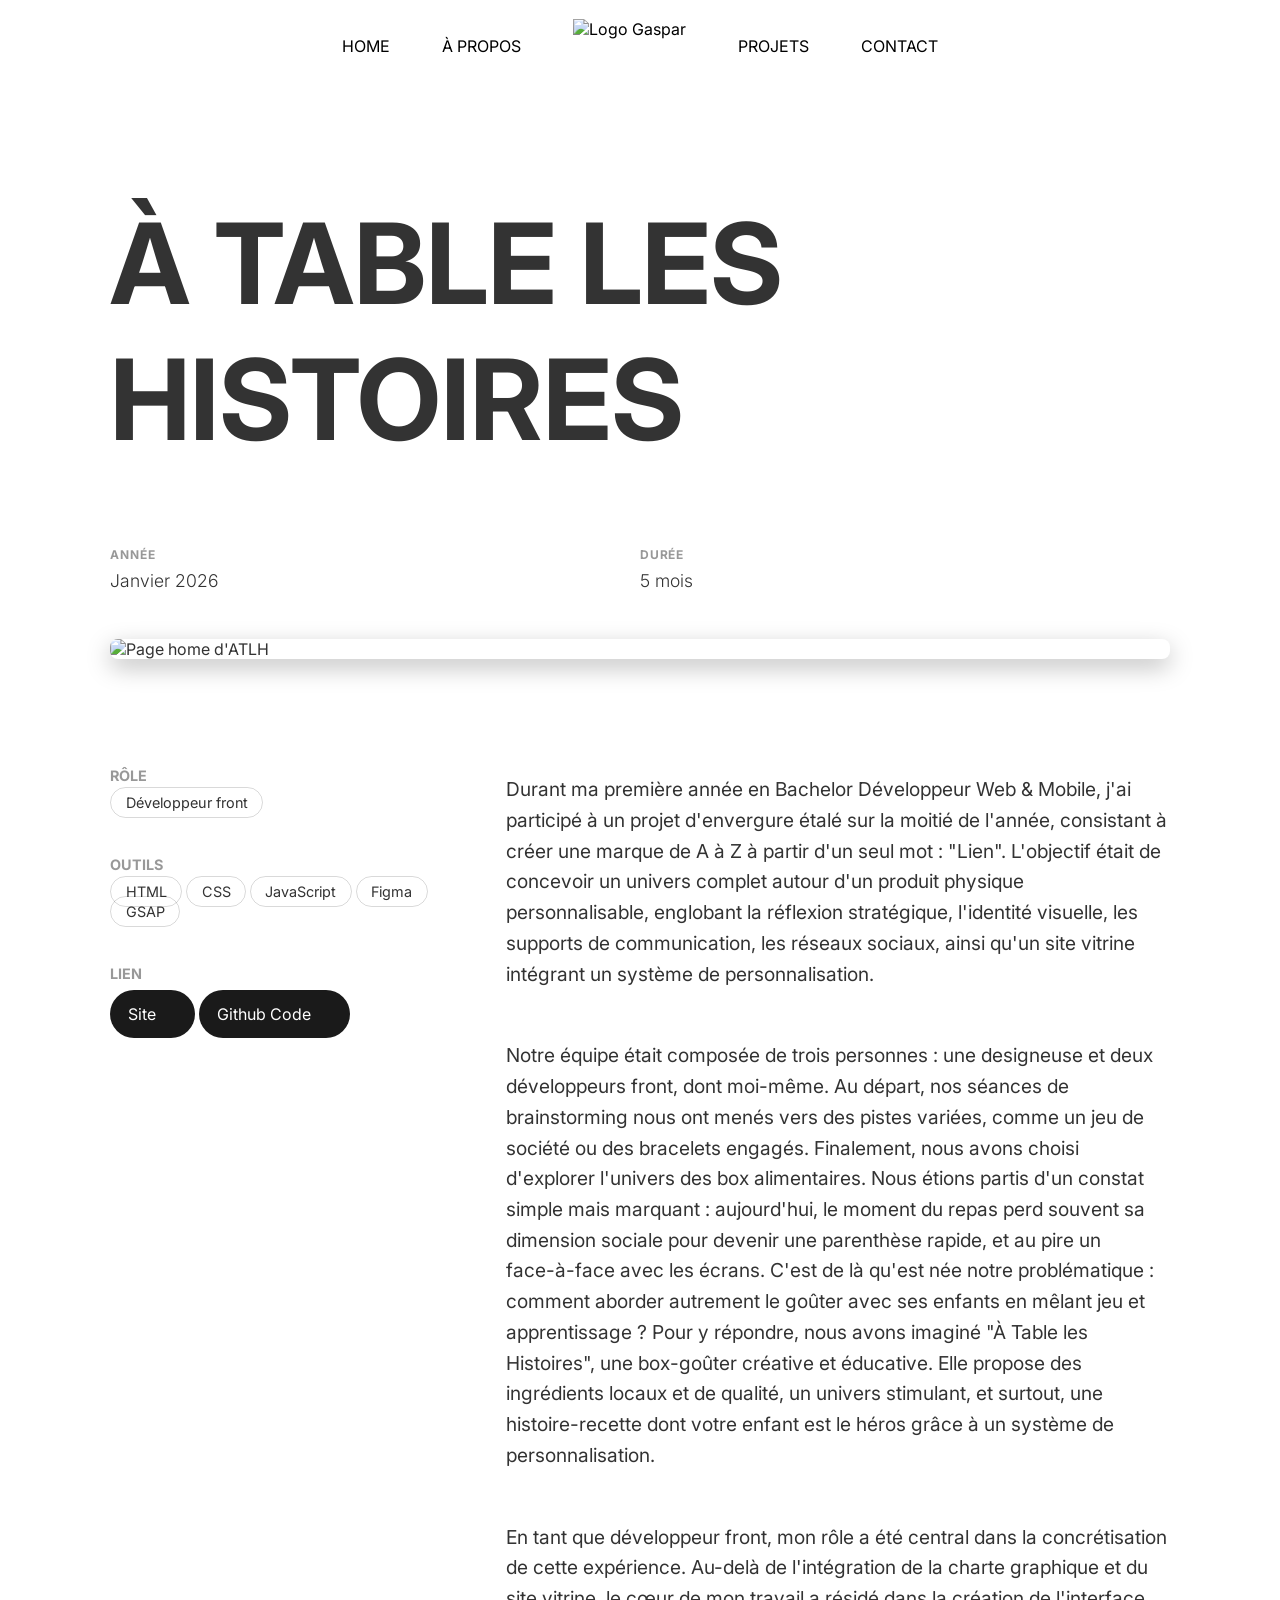
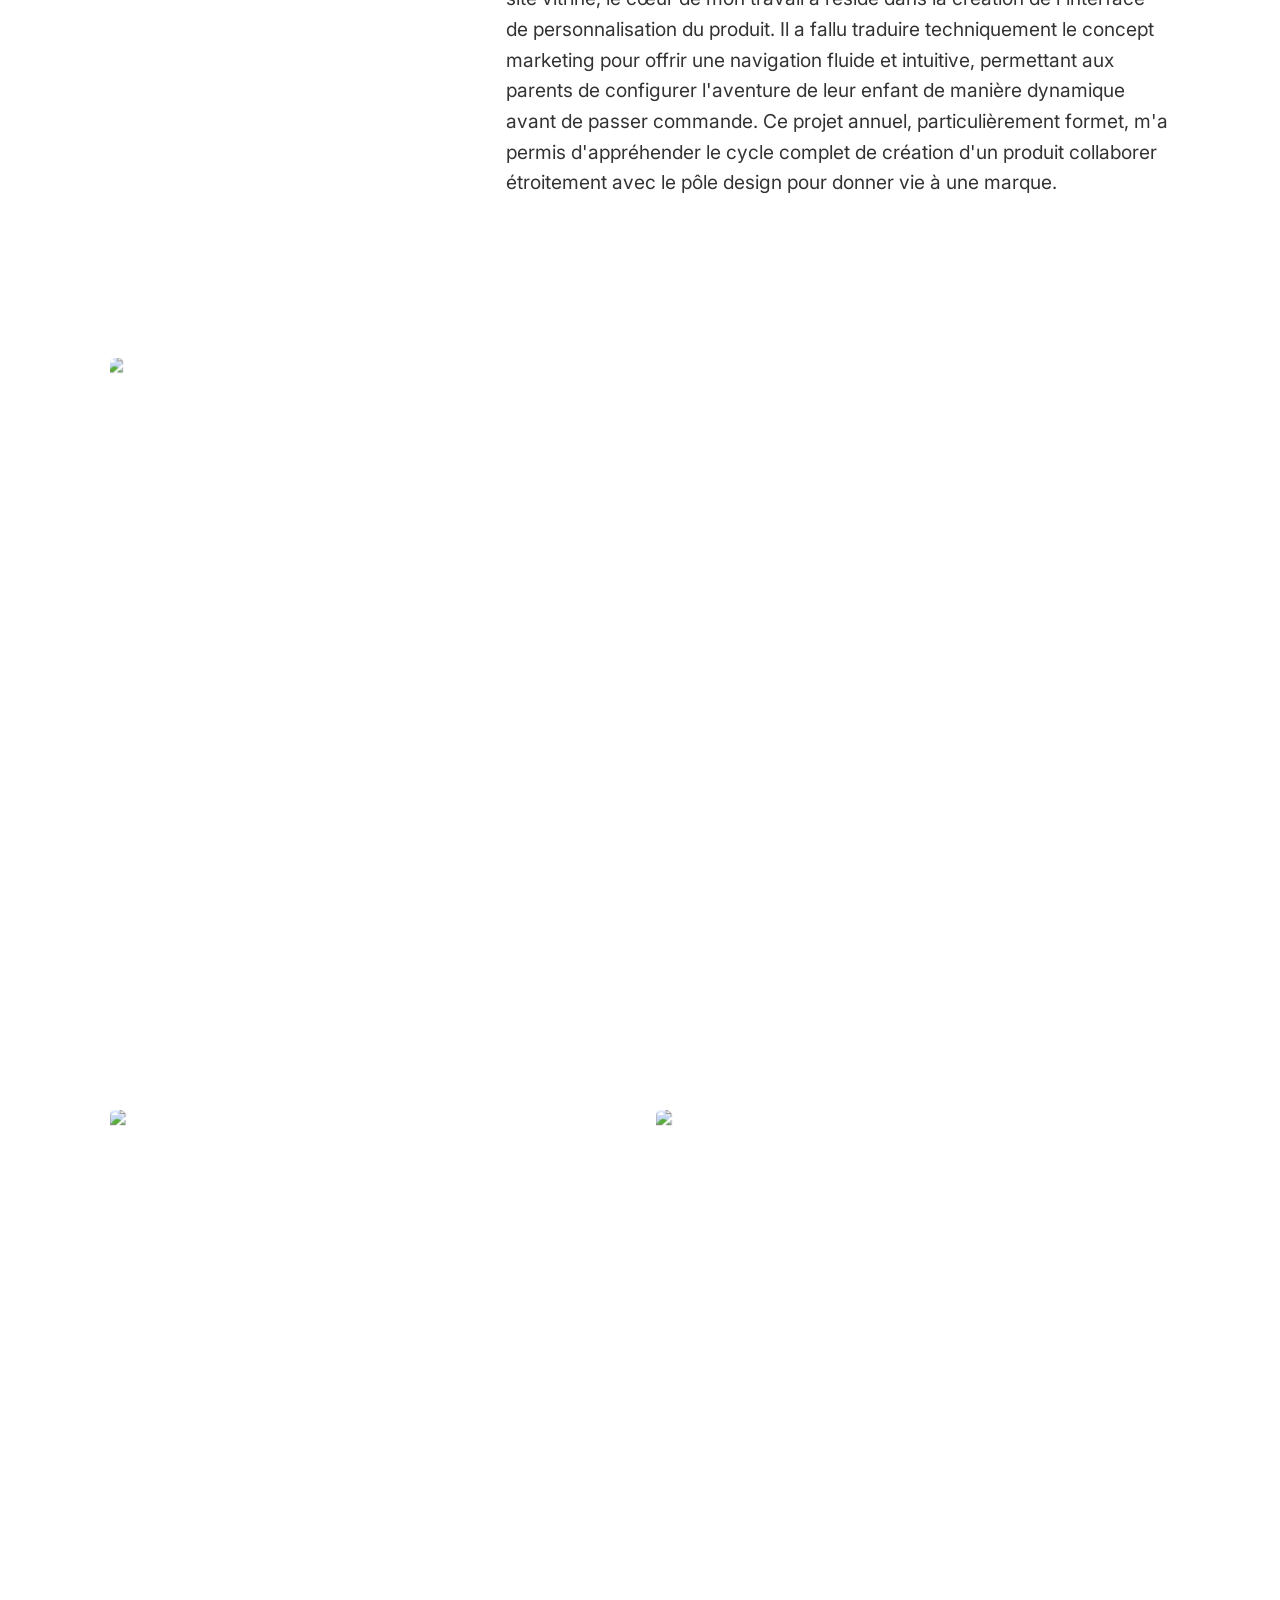
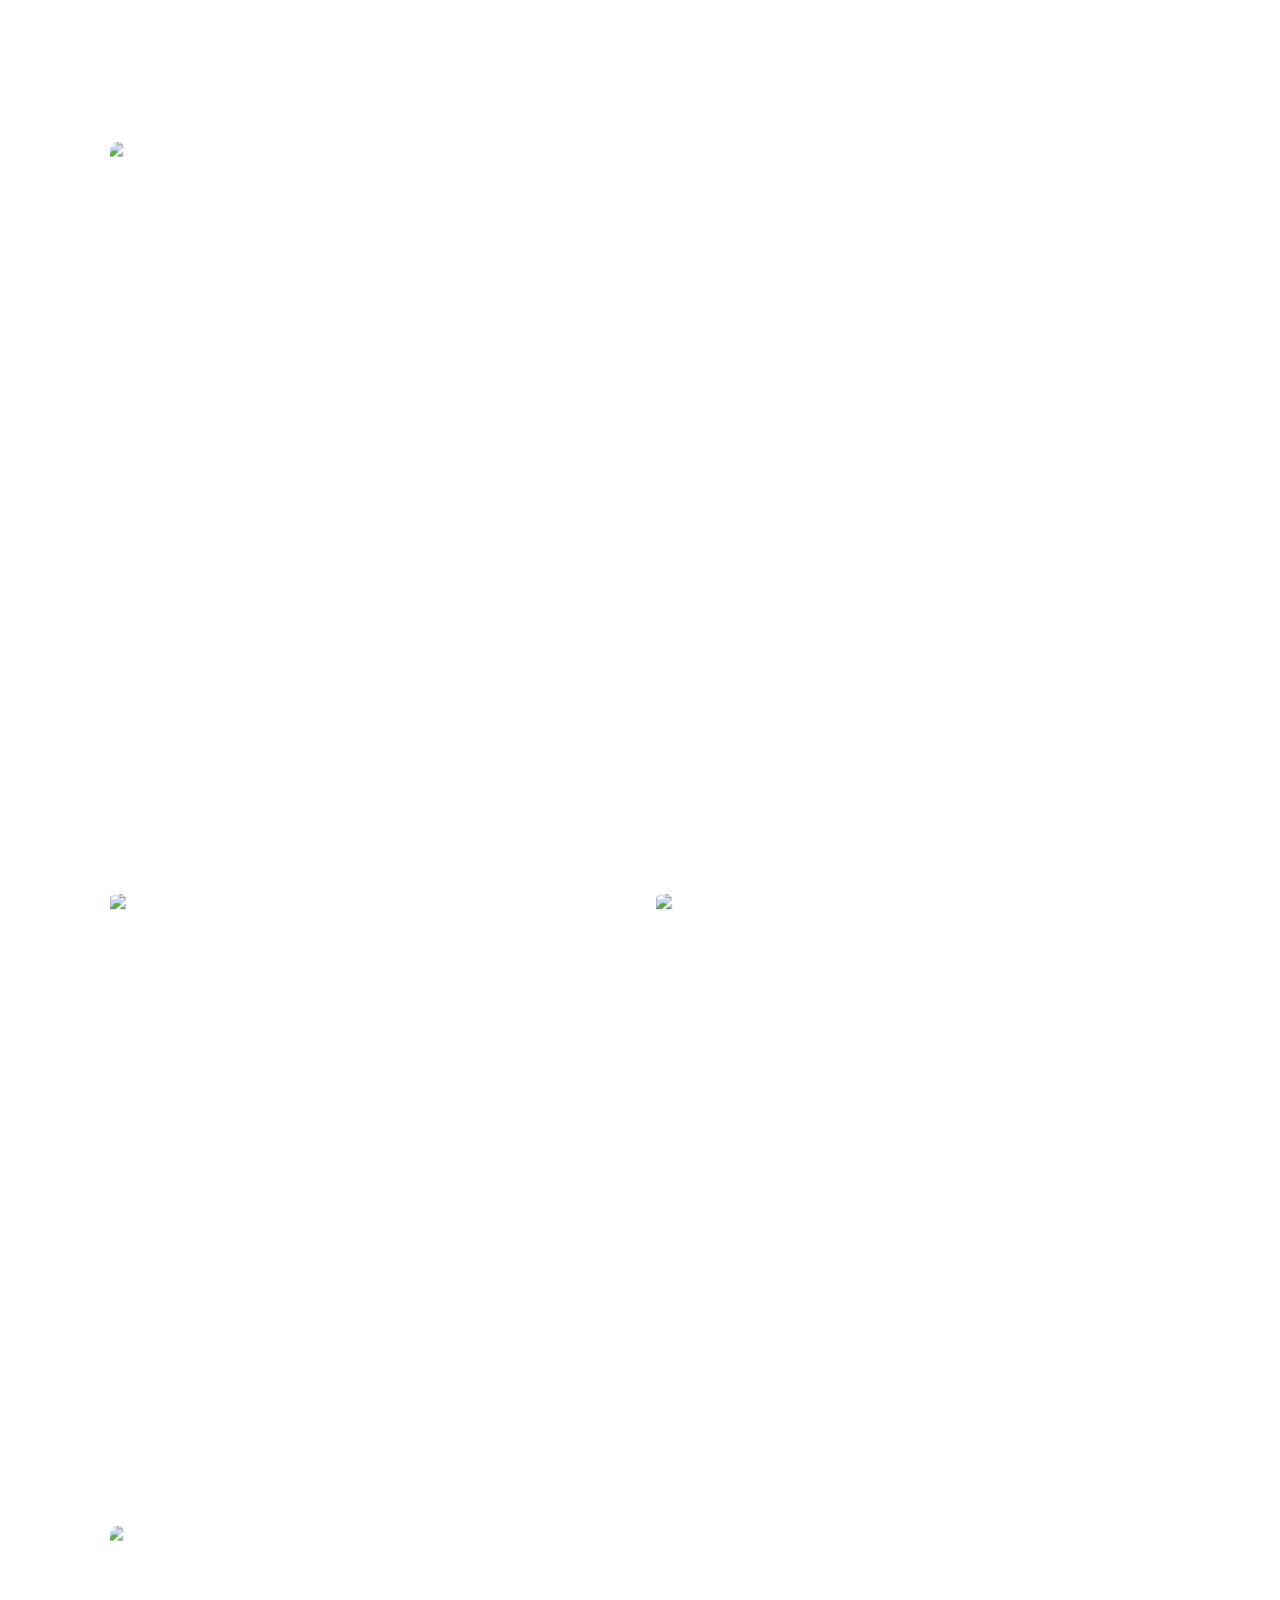
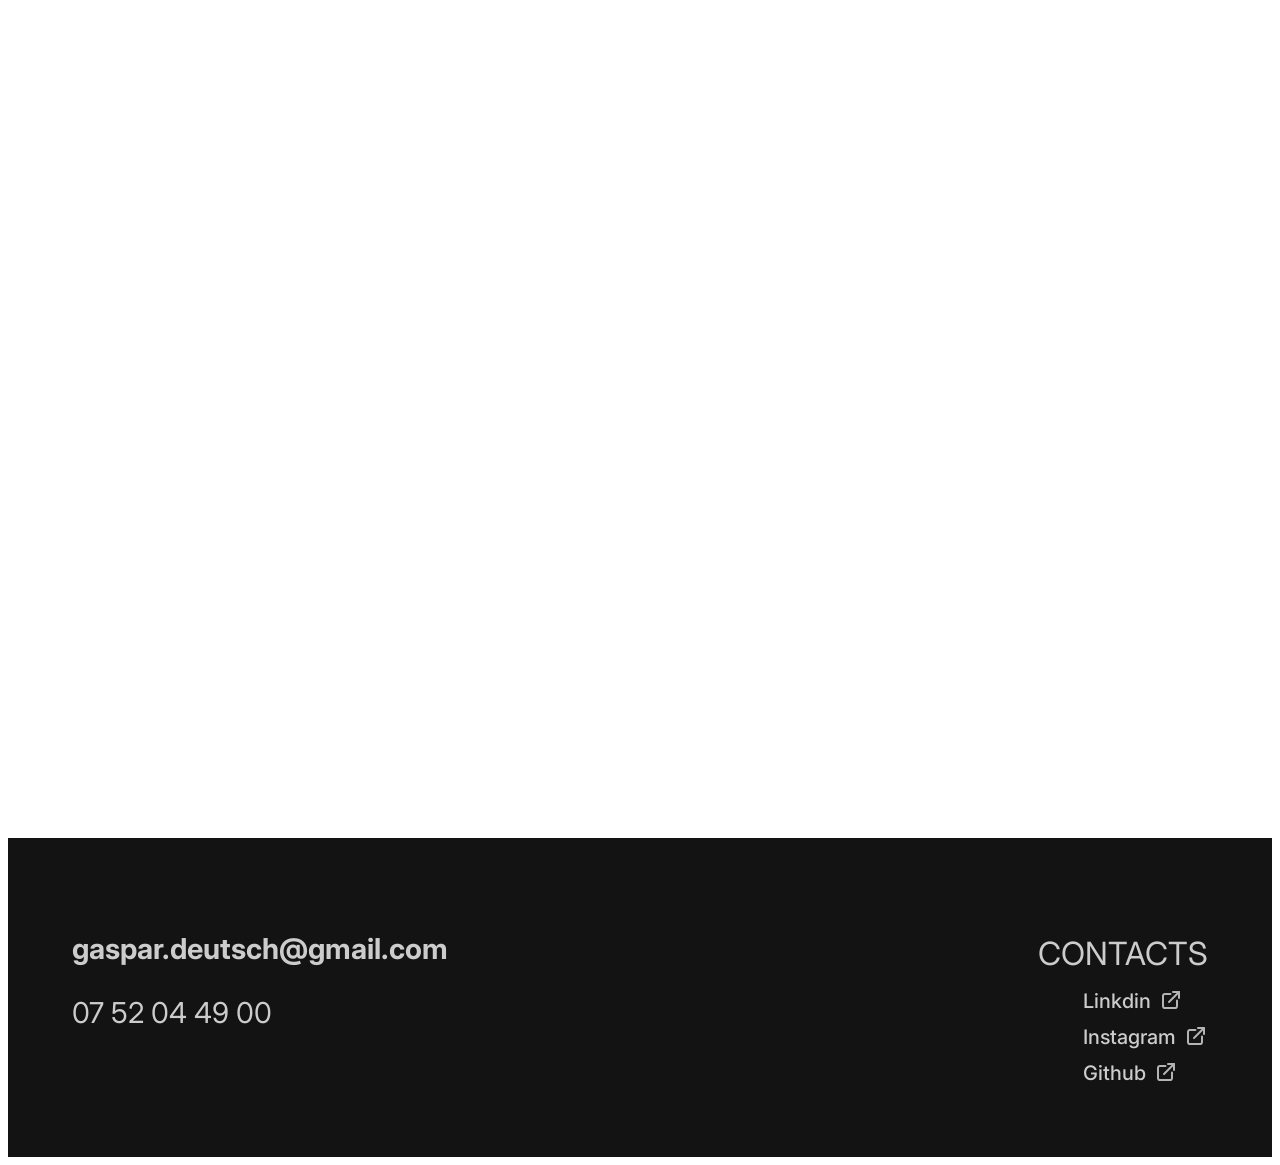
==== scripts/a_table_les_histoires.html @ 31f43531 ":wrench: working on footer" ====
<!DOCTYPE html>
<html lang="en">

<head>
    <meta charset="UTF-8">
    <meta name="viewport" content="width=device-width, initial-scale=1.0">
    <title>Gaspar Deutsch • Développeur</title>
    <!-- CSS -->
    <link rel="stylesheet" href="../styles/style_projets.css">
    <!-- FONT -->
    <link rel="preconnect" href="https://fonts.googleapis.com">
    <link rel="preconnect" href="https://fonts.gstatic.com" crossorigin>
    <link
        href="https://fonts.googleapis.com/css2?family=Inter:ital,opsz,wght@0,14..32,100..900;1,14..32,100..900&family=Jost:ital,wght@0,100..900;1,100..900&family=Roboto:ital,wght@0,100..900;1,100..900&display=swap"
        rel="stylesheet">
    <!-- Librairie -->
    <!-- lenis -->
    <link rel="stylesheet" href="https://unpkg.com/lenis@1.3.17/dist/lenis.css">
</head>

<body>
    <header id="nav">
        <a href="../index.html#home" class="nav-link">HOME</a>
        <a href="../index.html#about" class="nav-link">À PROPOS</a>
        <a href="../index.html#home" class="nav-logo"><img src="../images/svg/logo_2.svg" alt="Logo Gaspar"></a>
        <a href="../index.html#projets" class="nav-link">PROJETS</a>
        <a href="../index.html#contact" class="nav-link">CONTACT</a>
    </header>

    <section class="project-detail">
        <div class="project-layout">
            <div class="project-header">
                <div class="header-title">
                    <h1 class="title">à table les histoires</h1>
                </div>

                <div id="header-meta">
                    <div class="meta-item">
                        <span class="meta-label">ANNÉE</span>
                        <span class="meta-value">Janvier 2026</span>
                    </div>

                    <div class="meta-item">
                        <span class="meta-label">DURÉE</span>
                        <span class="meta-value">5 mois</span>
                    </div>
                </div>
            </div>

            <div class="project-img">
                <img class="affiche" src="../images/atlh/page_home_a_table_les_histoires.png" alt="Page home d'ATLH">
            </div>


            <div class="content-section">
                <div class="details-sidebar">
                    <div class="info-block">
                        <h2>RÔLE</h2>
                        <span class="sidebar-tags">Développeur front</span>
                    </div>
                    <div class="info-block">
                        <h2>OUTILS</h2>
                        <span class="sidebar-tags">HTML</span>
                        <span class="sidebar-tags">CSS</span>
                        <span class="sidebar-tags">JavaScript</span>
                        <span class="sidebar-tags">Figma</span>
                        <span class="sidebar-tags">GSAP</span>
                    </div>
                    <div class="info-block">
                        <h2>LIEN</h2>

                        <a href="https://a-table-les-histoires.vercel.app" class="btn" target="_blank">
                            <div class="btn-content">
                                <span class="btn-text">Site</span>
                                <span class="btn-icon"></span>
                            </div>
                        </a>

                        <a href="https://github.com/Marc-Legros/a-table-les-histoires" class="btn" target="_blank">
                            <div class="btn-content">
                                <span class="btn-text">Github Code</span>
                                <span class="btn-icon"></span>
                            </div>
                        </a>
                    </div>
                </div>

                <div class="text-content">
                    <p class="presentation">
                        Durant ma première année en Bachelor Développeur Web & Mobile, j'ai
                        participé à un projet d'envergure étalé sur la moitié de l'année, consistant à créer une marque
                        de A à Z à partir d'un seul
                        mot : "Lien". L'objectif était de concevoir un univers complet autour d'un produit
                        physique personnalisable, englobant la réflexion stratégique, l'identité visuelle, les supports
                        de
                        communication, les réseaux sociaux, ainsi qu'un site vitrine intégrant un système de
                        personnalisation.
                    </p>

                    <p class="presentation">
                        Notre équipe était composée de trois personnes : une designeuse et deux développeurs front,
                        dont moi-même. Au départ, nos séances de brainstorming nous ont menés vers des pistes variées,
                        comme
                        un jeu de société ou des bracelets engagés. Finalement, nous avons choisi d'explorer l'univers
                        des
                        box alimentaires. Nous étions partis d'un constat simple mais marquant : aujourd'hui, le moment
                        du
                        repas perd souvent sa dimension sociale pour devenir une parenthèse rapide, et au pire un
                        face-à-face avec
                        les écrans. C'est de là qu'est née notre problématique : comment aborder autrement le goûter
                        avec ses enfants en mêlant jeu et apprentissage ? Pour y répondre, nous avons imaginé "À Table
                        les
                        Histoires", une box-goûter créative et éducative. Elle propose des ingrédients locaux et de
                        qualité, un univers stimulant, et surtout, une histoire-recette dont votre enfant est le héros
                        grâce à un
                        système de personnalisation.
                    </p>

                    <p class="presentation">
                        En tant que développeur front, mon rôle a été central dans la concrétisation de cette
                        expérience. Au-delà de l'intégration de la charte graphique et du site vitrine, le cœur de mon
                        travail a résidé dans la création de l'interface de personnalisation du produit. Il a fallu
                        traduire techniquement le concept marketing pour offrir une navigation fluide et intuitive,
                        permettant
                        aux parents de configurer l'aventure de leur enfant de manière dynamique avant de passer
                        commande.
                        Ce projet annuel, particulièrement formet, m'a permis d'appréhender le cycle complet de création
                        d'un produit collaborer étroitement avec le pôle design pour donner vie à une marque.
                    </p>
                </div>
            </div>

            <div class="gellery-section">
                <div class="gallery-grid">
                    <div class="gallery-item2">
                        <img src="../images/atlh/page_home_a_table_les_histoires.png" alt="">
                    </div>
                    <div class="gallery-item">
                        <img src="../images/atlh/section_presentation.png" alt="">
                    </div>
                    <div class="gallery-item">
                        <img src="../images/atlh/section_chemin.png" alt="">
                    </div>
                    <div class="gallery-item2">
                        <img src="../images/atlh/slider.png" alt="">
                    </div>
                    <div class="gallery-item">
                        <img src="../images/atlh/cataloque_hover.png" alt="">
                    </div>
                    <div class="gallery-item">
                        <img src="../images/atlh/vision.png" alt="">
                    </div>
                    <div class="gallery-item2">
                        <img src="../images/atlh/custo.png" alt="">
                    </div>
                </div>
            </div>
        </div>
    </section>


    <footer>
        <div class="footer-content">
            <div class="footer-left">
                <p class="footer-email">gaspar.deutsch@gmail.com</p>
                <p class="footer-number">07 52 04 49 00</p>
            </div>
            <div class="footer-right">
                <p class="footer-title">CONTACTS</p>
                <div class="footer-links">
                    <a href="https://www.linkedin.com/in/gaspar-deutsch-4033a7408/" class="link" target="blank">
                        Linkdin
                        <!-- Icon SVG -->
                        <svg class="footer-icon" xmlns="http://www.w3.org/2000/svg" width="24" height="24"
                            viewBox="0 0 24 24" fill="none">

                            <!-- boîte -->
                            <path
                                d="M18 11.5333V17.1333C18 17.6284 17.8033 18.1032 17.4533 18.4533C17.1032 18.8033 16.6284 19 16.1333 19H5.86667C5.3716 19 4.8968 18.8033 4.54673 18.4533C4.19667 18.1032 4 17.6284 4 17.1333V6.86667C4 6.3716 4.19667 5.8968 4.54673 5.54673C4.8968 5.19667 5.3716 5 5.86667 5H11.4667"
                                stroke="#B4B4B4" stroke-width="2" stroke-linecap="round" stroke-linejoin="round" />

                            <!-- bout de la flèche -->
                            <path class="arrow-tip" d="M14 3H20V9" stroke="#B4B4B4" stroke-width="2"
                                stroke-linecap="round" stroke-linejoin="round" />

                            <!-- bâton de la flèche -->
                            <path class="arrow-stick" d="M10 13L20 3" stroke="#B4B4B4" stroke-width="2"
                                stroke-linecap="round" stroke-linejoin="round" vector-effect="non-scaling-stroke" />
                        </svg>
                    </a>
                    <a href="https://www.instagram.com/gaspar_dtch/" class="link" target="blank">
                        Instagram
                        <!-- Icon SVG -->
                        <svg class="footer-icon" xmlns="http://www.w3.org/2000/svg" width="24" height="24"
                            viewBox="0 0 24 24" fill="none">

                            <!-- boîte -->
                            <path
                                d="M18 11.5333V17.1333C18 17.6284 17.8033 18.1032 17.4533 18.4533C17.1032 18.8033 16.6284 19 16.1333 19H5.86667C5.3716 19 4.8968 18.8033 4.54673 18.4533C4.19667 18.1032 4 17.6284 4 17.1333V6.86667C4 6.3716 4.19667 5.8968 4.54673 5.54673C4.8968 5.19667 5.3716 5 5.86667 5H11.4667"
                                stroke="#B4B4B4" stroke-width="2" stroke-linecap="round" stroke-linejoin="round" />

                            <!-- bout de la flèche -->
                            <path class="arrow-tip" d="M14 3H20V9" stroke="#B4B4B4" stroke-width="2"
                                stroke-linecap="round" stroke-linejoin="round" />

                            <!-- bâton de la flèche -->
                            <path class="arrow-stick" d="M10 13L20 3" stroke="#B4B4B4" stroke-width="2"
                                stroke-linecap="round" stroke-linejoin="round" vector-effect="non-scaling-stroke" />
                        </svg>
                    </a>
                    <a href="https://github.com/Gaspar-dtch" class="link" target="blank">
                        Github
                        <!-- Icon SVG -->
                        <svg class="footer-icon" xmlns="http://www.w3.org/2000/svg" width="24" height="24"
                            viewBox="0 0 24 24" fill="none">

                            <!-- boîte -->
                            <path
                                d="M18 11.5333V17.1333C18 17.6284 17.8033 18.1032 17.4533 18.4533C17.1032 18.8033 16.6284 19 16.1333 19H5.86667C5.3716 19 4.8968 18.8033 4.54673 18.4533C4.19667 18.1032 4 17.6284 4 17.1333V6.86667C4 6.3716 4.19667 5.8968 4.54673 5.54673C4.8968 5.19667 5.3716 5 5.86667 5H11.4667"
                                stroke="#B4B4B4" stroke-width="2" stroke-linecap="round" stroke-linejoin="round" />

                            <!-- bout de la flèche -->
                            <path class="arrow-tip" d="M14 3H20V9" stroke="#B4B4B4" stroke-width="2"
                                stroke-linecap="round" stroke-linejoin="round" />

                            <!-- bâton de la flèche -->
                            <path class="arrow-stick" d="M10 13L20 3" stroke="#B4B4B4" stroke-width="2"
                                stroke-linecap="round" stroke-linejoin="round" vector-effect="non-scaling-stroke" />
                        </svg>
                    </a>
                </div>
            </div>
        </div>
    </footer>


    <!-- Librairie -->
    <!-- lenis -->
    <script src="https://unpkg.com/lenis@1.3.21/dist/lenis.min.js"></script>
    <!-- parallaxJS -->
    <script src="https://cdnjs.cloudflare.com/ajax/libs/parallax/3.1.0/parallax.min.js"></script>
    <!-- gsap -->
    <script src="https://cdn.jsdelivr.net/npm/gsap@3.15/dist/gsap.min.js"></script>
    <script src="https://cdn.jsdelivr.net/npm/gsap@3.15/dist/CustomEase.min.js"></script>
    <script src="../index.js"></script>
</body>

</html>
---- styles/style_projets.css ----
@import url(reset.css);
@import url(global_components.css);

html {
    scroll-behavior: smooth;
}

* {
    text-decoration: none;
    box-sizing: border-box;
}

body {
    background-image: url("../images/clean-gray-paper-C3NApfrY.png");
    background-repeat: repeat;
    background-size: auto;
    color: #333333;
}

/* .project-detail {
    width: 100%;
    max-width: 1800px;
    margin: auto;
} */


/* LAYOUT PROJECT */
.project-layout {
    display: flex;
    flex-direction: column;
    min-height: 100vh;
    padding: 2rem 8vw;
    font-family: "Inter", sans-serif;
}

/* HEADER PROJECT */
.project-header {
    margin-top: 5rem;
    margin-bottom: 3rem;
}

/* title */
.header-title {
    overflow: hidden;
}

.title {
    font-size: 7rem;
    margin: 0;
    text-transform: uppercase;
}

/* meta */
#header-meta {
    display: flex;
    flex-direction: row;
    margin-top: 5rem;
}

.meta-item {
    display: flex;
    flex-direction: column;
    flex: 1;
}

.meta-label {
    font-size: .75rem;
    font-weight: 700;
    text-transform: uppercase;
    margin-bottom: .5rem;
    letter-spacing: .05rem;
    opacity: .5;
}

.meta-value {
    font-size: 1.1rem;
    font-weight: 300;
}

/* IMG PROJECT */
.project-img {
    display: flex;
    flex-direction: column;
    align-items: center;
    margin-bottom: 6rem;
}

.affiche {
    width: 100%;
    height: 100%;
    /* height: 520px; */
    border-radius: 8px;
    object-fit: cover;
    box-shadow: 0 8px 25px rgba(0, 0, 0, 0.26);
}

.content-section {
    display: grid;
    grid-template-columns: 1fr 2fr;
    position: sticky;
    align-items: start;
    margin-bottom: 8rem;
    gap: 4rem;
}

#content-project {
    display: flex;
    flex-direction: row;
    gap: 4rem;
}

#presentation {
    display: flex;
    flex-direction: column;
}

/* padding-inline: 4re */

.details-sidebar {
    position: sticky;
    display: flex;
    flex-direction: column;
    top: 120px;
    height: fit-content;
}

.info-block {
    flex-wrap: wrap;
    margin-bottom: 2rem;
    /* margin-bottom: 3rem; */
}

h2 {
    font-size: .9rem;
    margin-bottom: .5rem;
    /* margin-bottom: 1rem; */
    opacity: .5;
}

.sidebar-tags {
    align-self: flex-start;
    padding: .4em 1em;
    font-size: .9rem;
    overflow: hidden;
    border: 1px solid rgba(0, 0, 0, .15);
    border-radius: 50px;
    cursor: pointer;
    transition: all .2s ease;
}

.sidebar-tags:hover {
    border: 1px solid rgba(0, 0, 0, 1);
}

.text-content {
    display: flex;
    flex-direction: column;
    /* gap: 1.5em; */
}

.presentation {
    font-size: 1.2rem;
    line-height: 1.6;
    font-weight: 400;
    margin-bottom: 2rem;
}

.ps {
    font-size: .9rem;
    line-height: 1.6;
    font-weight: 400;
    margin-bottom: 2rem;
}

.tags {
    display: flex;
    flex-wrap: wrap;
    margin-top: 0.5rem;
    gap: 0.7rem;
}

.tag {
    display: flex;
    align-items: center;
    padding: 0.3rem 0.8rem;
    border-radius: 50px;
    color: #FFF;
    background-color: #1a1a1a;
    gap: 0.4rem;
    font-size: 0.9rem;
    font-weight: 500;
}

/* .gellery-section {
    margin: 6rem 0;
} */

.gallery-grid {
    display: grid;
    grid-template-columns: repeat(2, 1fr);
    gap: 2rem;
}

.gallery-item,
.gallery-item2 {
    border-radius: 5px;
    overflow: hidden;
    transition: all 0.5s ease;
}

.gallery-item {
    width: 100%;
    height: 600px;
    overflow: hidden;
}

.gallery-item2 {
    width: 100%;
    height: 80vh;
    grid-column: span 2;
    overflow: hidden;
}

.gallery-item,
.gallery-item2 {
    overflow: hidden;
}

.gallery-item img,
.gallery-item2 img {
    width: 100%;
    height: 100%;
    object-fit: cover;
    transform: scale(1.01);
    transition: all .4s ease;
}

.gallery-item:hover img,
.gallery-item2:hover img {
    transform: scale(1);
}


/* BOUTON */
.btn {
    display: inline-block;
    position: relative;
    align-self: flex-start;
    padding: 14px 18px;
    overflow: hidden;
    border: none;
    border-radius: 50px;
    cursor: pointer;
    background-color: #1a1a1a;
}

.btn:focus-visible {
    outline: 2px solid #000;
    outline-offset: 4px;
}

.btn::before {
    content: "";
    position: absolute;
    inset: 0;
    background-color: #FFF;
    transform: scaleX(0);
    transform-origin: left;
    transition: transform 0.45s ease;
    z-index: 0;
}

.btn:hover::before {
    transform: scaleX(1);
}

.btn-content {
    position: relative;
    display: flex;
    align-items: center;
    justify-content: center;
    gap: 0.6rem;
    z-index: 1;
}

.btn-text {
    color: #FFF;
    transition: color 0.45s ease;
}

.btn:hover .btn-text {
    color: #1a1a1a;
}

.btn-icon {
    width: 11px;
    height: 11px;
    background-color: #FFF;
    transition: all 0.45s ease;

    -webkit-mask: url("../images/svg/arrow.svg") no-repeat center;
    -webkit-mask-size: contain;
    mask: url("../images/svg/arrow.svg") no-repeat center;
    mask-size: contain;
}

.back-btn-icon {
    width: 11px;
    height: 11px;
    background-color: #FFF;
    transition: all 0.45s ease;

    -webkit-mask: url("../images/svg/reverse_arrow.svg") no-repeat center;
    -webkit-mask-size: contain;
    mask: url("../images/svg/reverse_arrow.svg") no-repeat center;
    mask-size: contain;
}

.btn:hover .btn-icon {
    background-color: #1a1a1a;
    transform: translateX(2px);
}

.btn:hover .back-btn-icon {
    background-color: #1a1a1a;
    transform: translateX(2px);
}

/* @media (max-width: 1440px) {
    .gallery-item {
        width: 100%;
        height: 400px;
    }
    
    .gallery-item2 {
        width: 100%;
        height: 70vh;
    }
} */

@media (max-width: 1163px) {
    .title {
        font-size: 4rem;
    }
}

@media (max-width: 1024px) {
    .content-section {
        grid-template-columns: 1fr;
    }

    h1 {
        font-size: 2.5rem;
    }

    .title {
        font-size: 3rem;
    }

    .meta {
        margin-top: 0rem;
    }

    .details-sidebar {
        display: flex;
        flex-direction: column;
        position: initial;
    }

    .gallery-grid {
        display: grid;
        grid-template-columns: 1fr;
        gap: 2rem;
    }

    .gallery-item {
        width: 100%;
        height: 30vh;
        border-radius: 5px;
        overflow: hidden;
    }

    .gallery-item2 {
        width: 100%;
        height: 30vh;
        grid-column: span 1;
        border-radius: 5px;
        overflow: hidden;
    }

    .footer-content {
        flex-direction: column;
        justify-content: space-evenly;
        align-items: flex-start;
        padding: 4rem 2rem;
        gap: 3rem;
    }

    .footer-right {
        text-align: left;
    }

    .footer-email {
        font-size: 1.4rem;
    }

    .footer-number {
        font-size: 1.4rem;
    }

    /* .btn {
        padding: 10px 14px;
    } */
}

@media (max-width: 900px) {
    .details-sidebar {
        display: flex;
        flex-direction: column;
        position: initial;
    }

    h1 {
        font-size: 2rem;
    }


    .title {
        font-size: 2.5rem;
        margin: 0;
        text-transform: uppercase;
    }

    /* .btn {
        padding: 6px 10px;
    } */
}
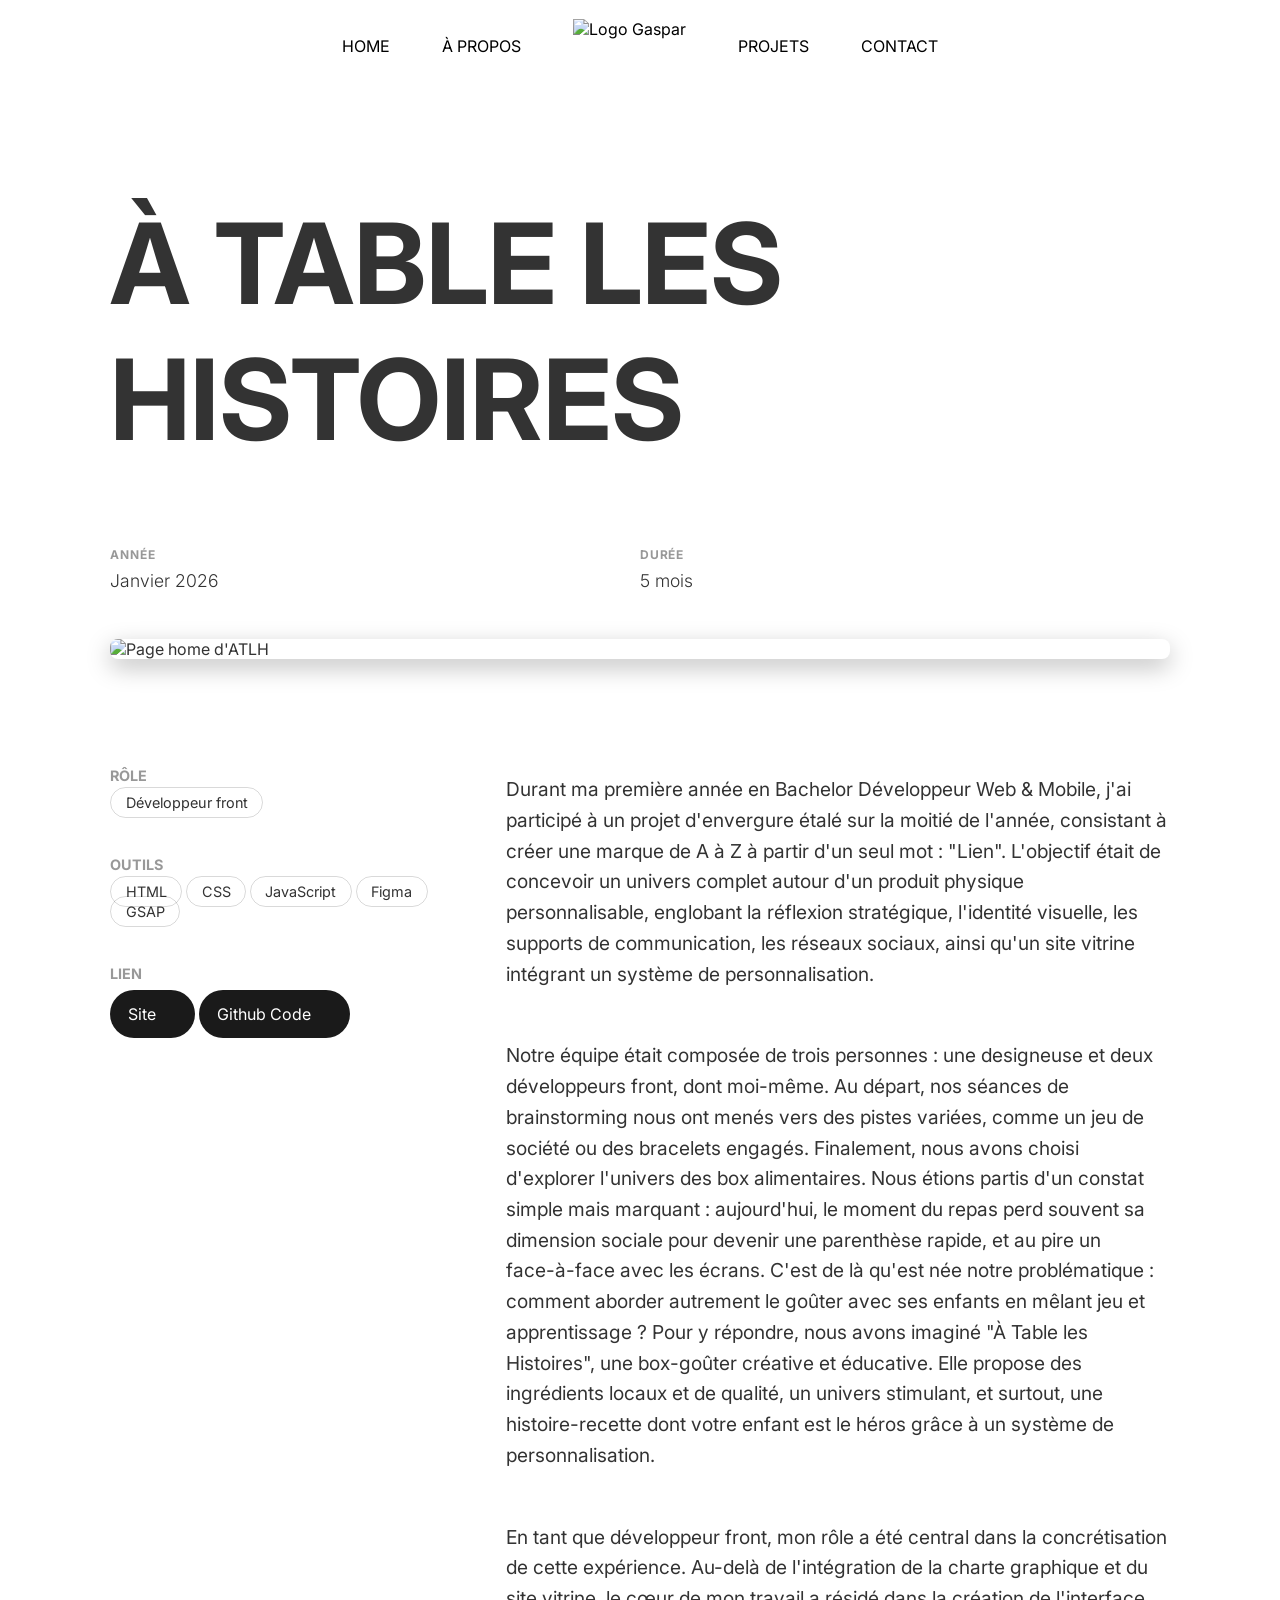
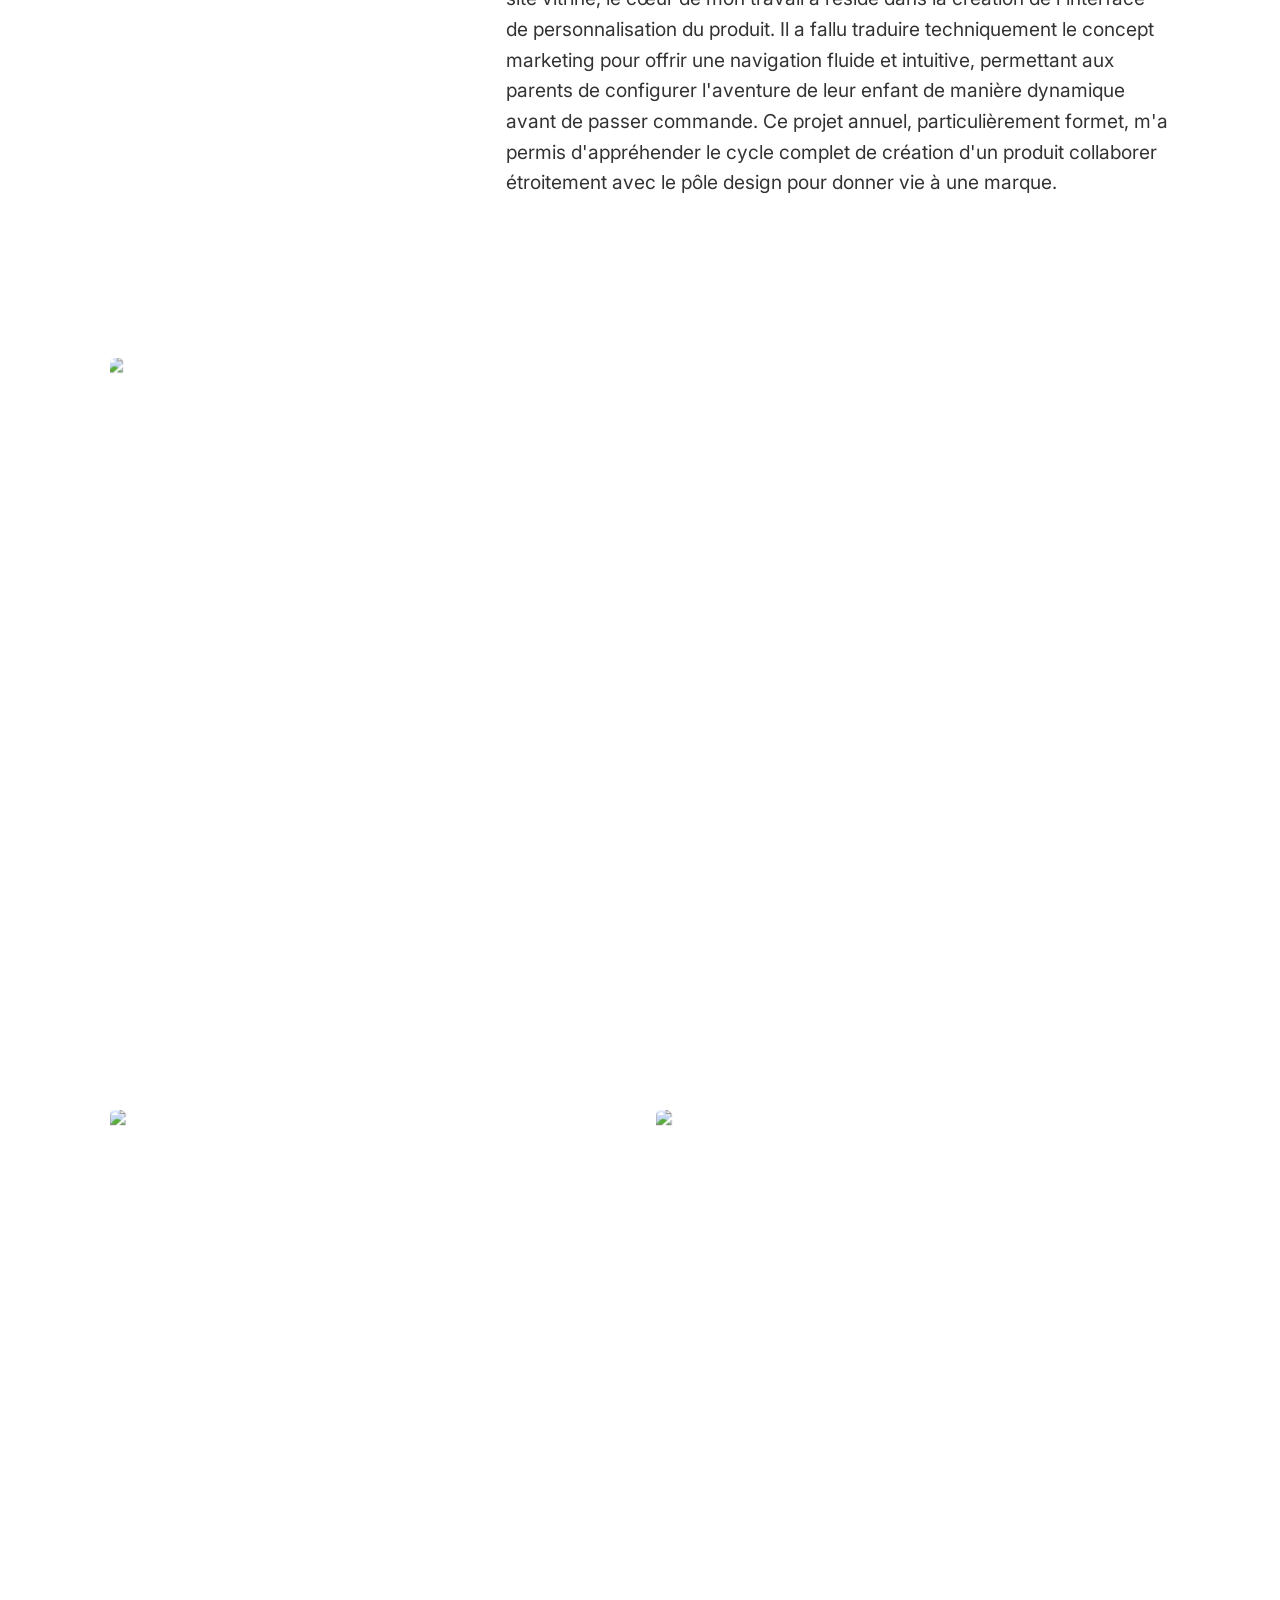
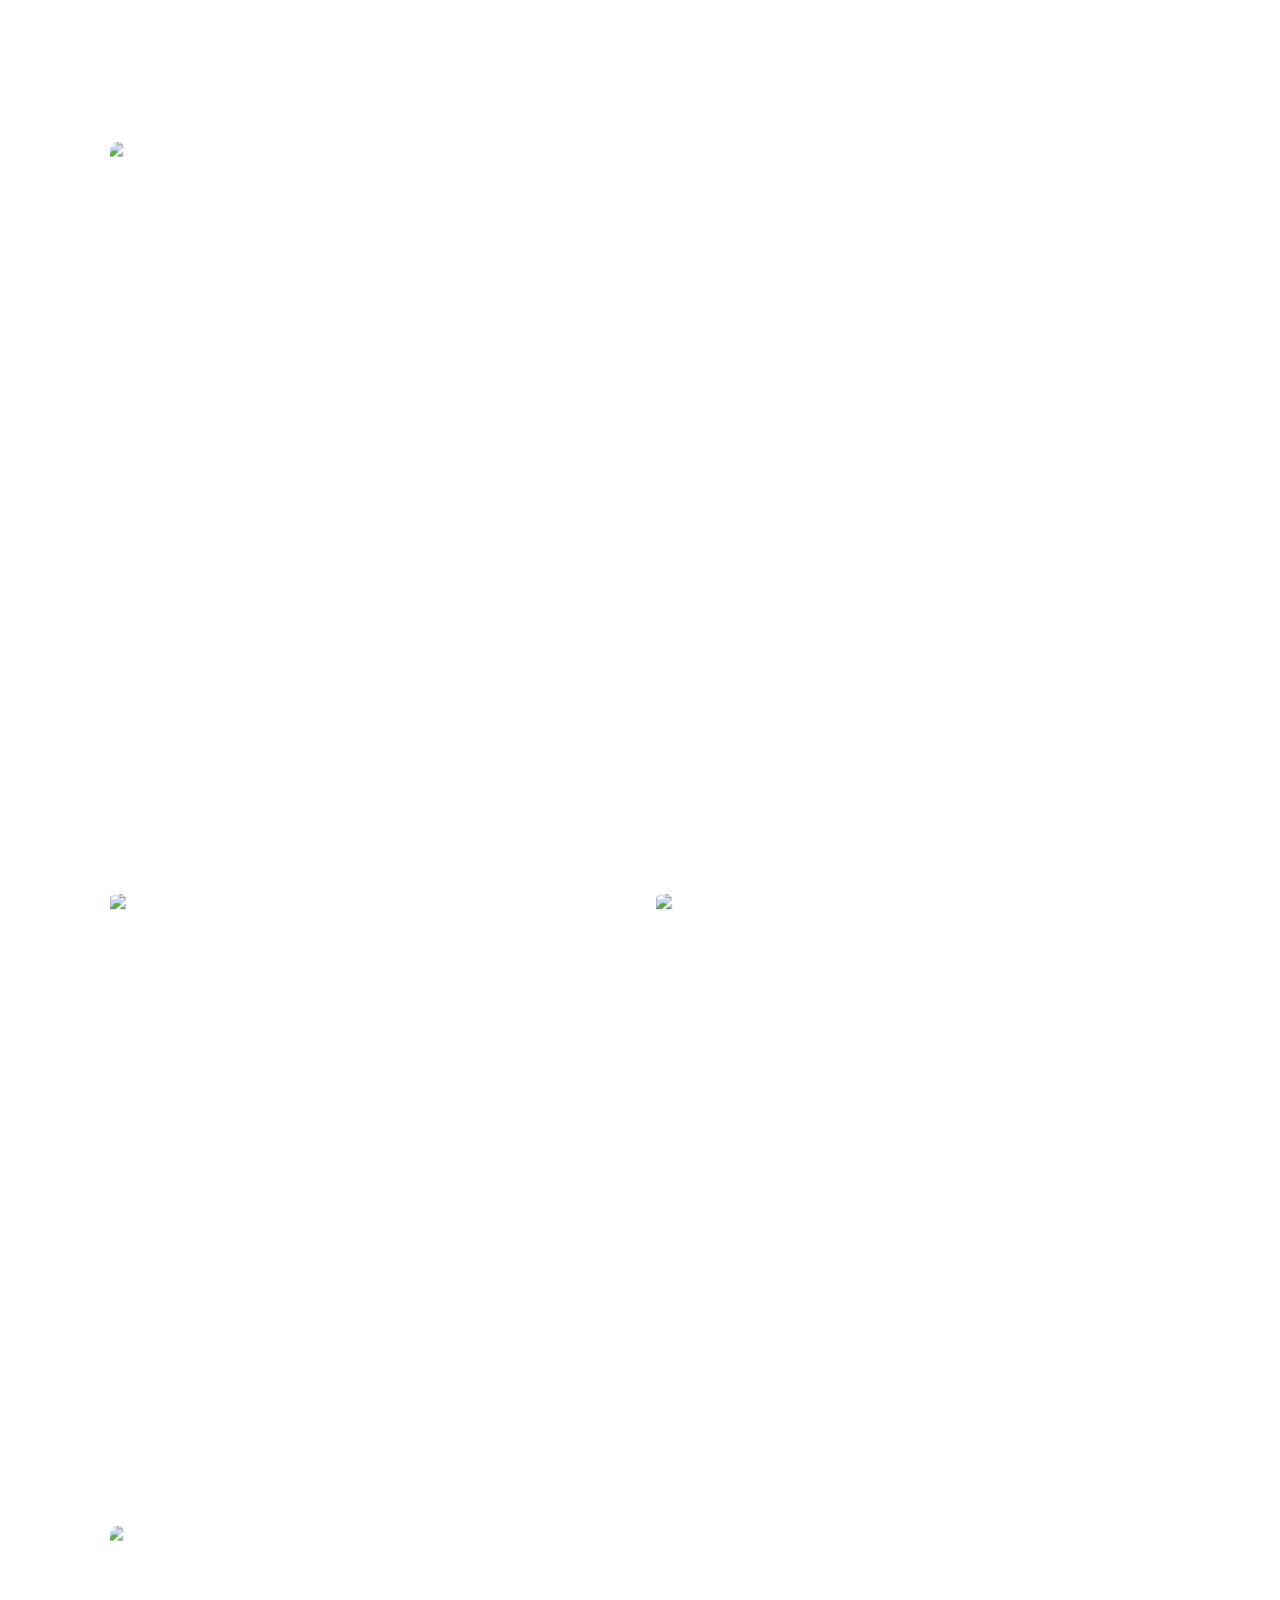
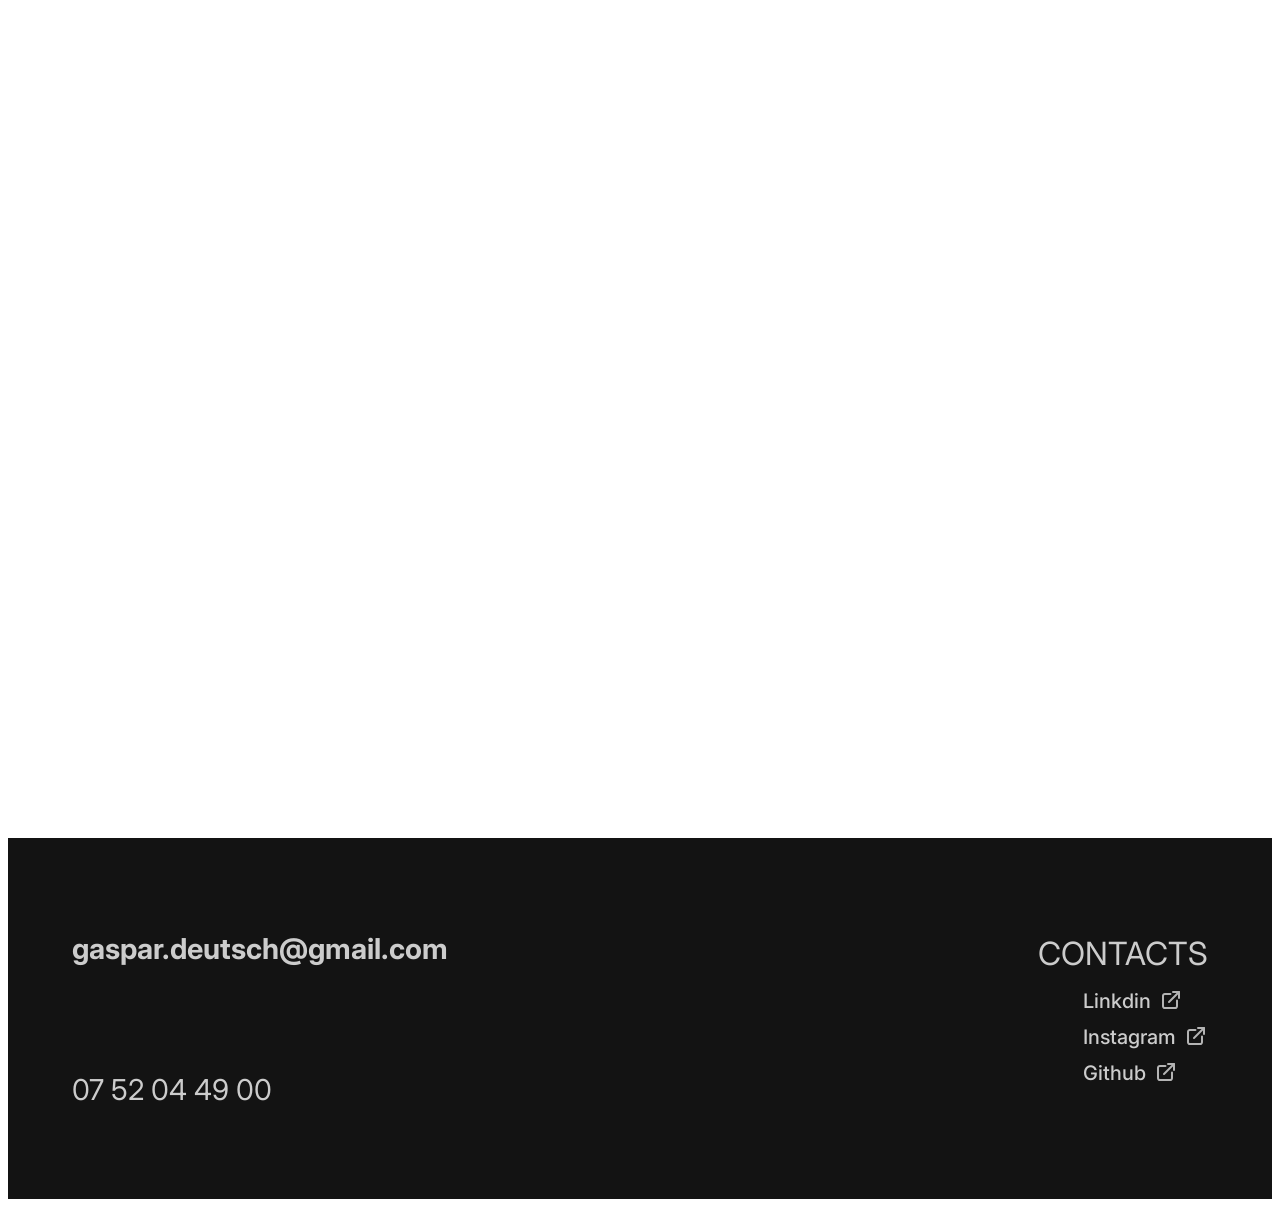
==== commit e6370490: "update footer structure & contact section" ====
--- a/scripts/a_table_les_histoires.html
+++ b/scripts/a_table_les_histoires.html
@@ -161,7 +161,7 @@
 
     <footer>
         <div class="footer-content">
-            <div class="footer-left">
+            <div id="footer-left">
                 <p class="footer-email">gaspar.deutsch@gmail.com</p>
                 <p class="footer-number">07 52 04 49 00</p>
             </div>
